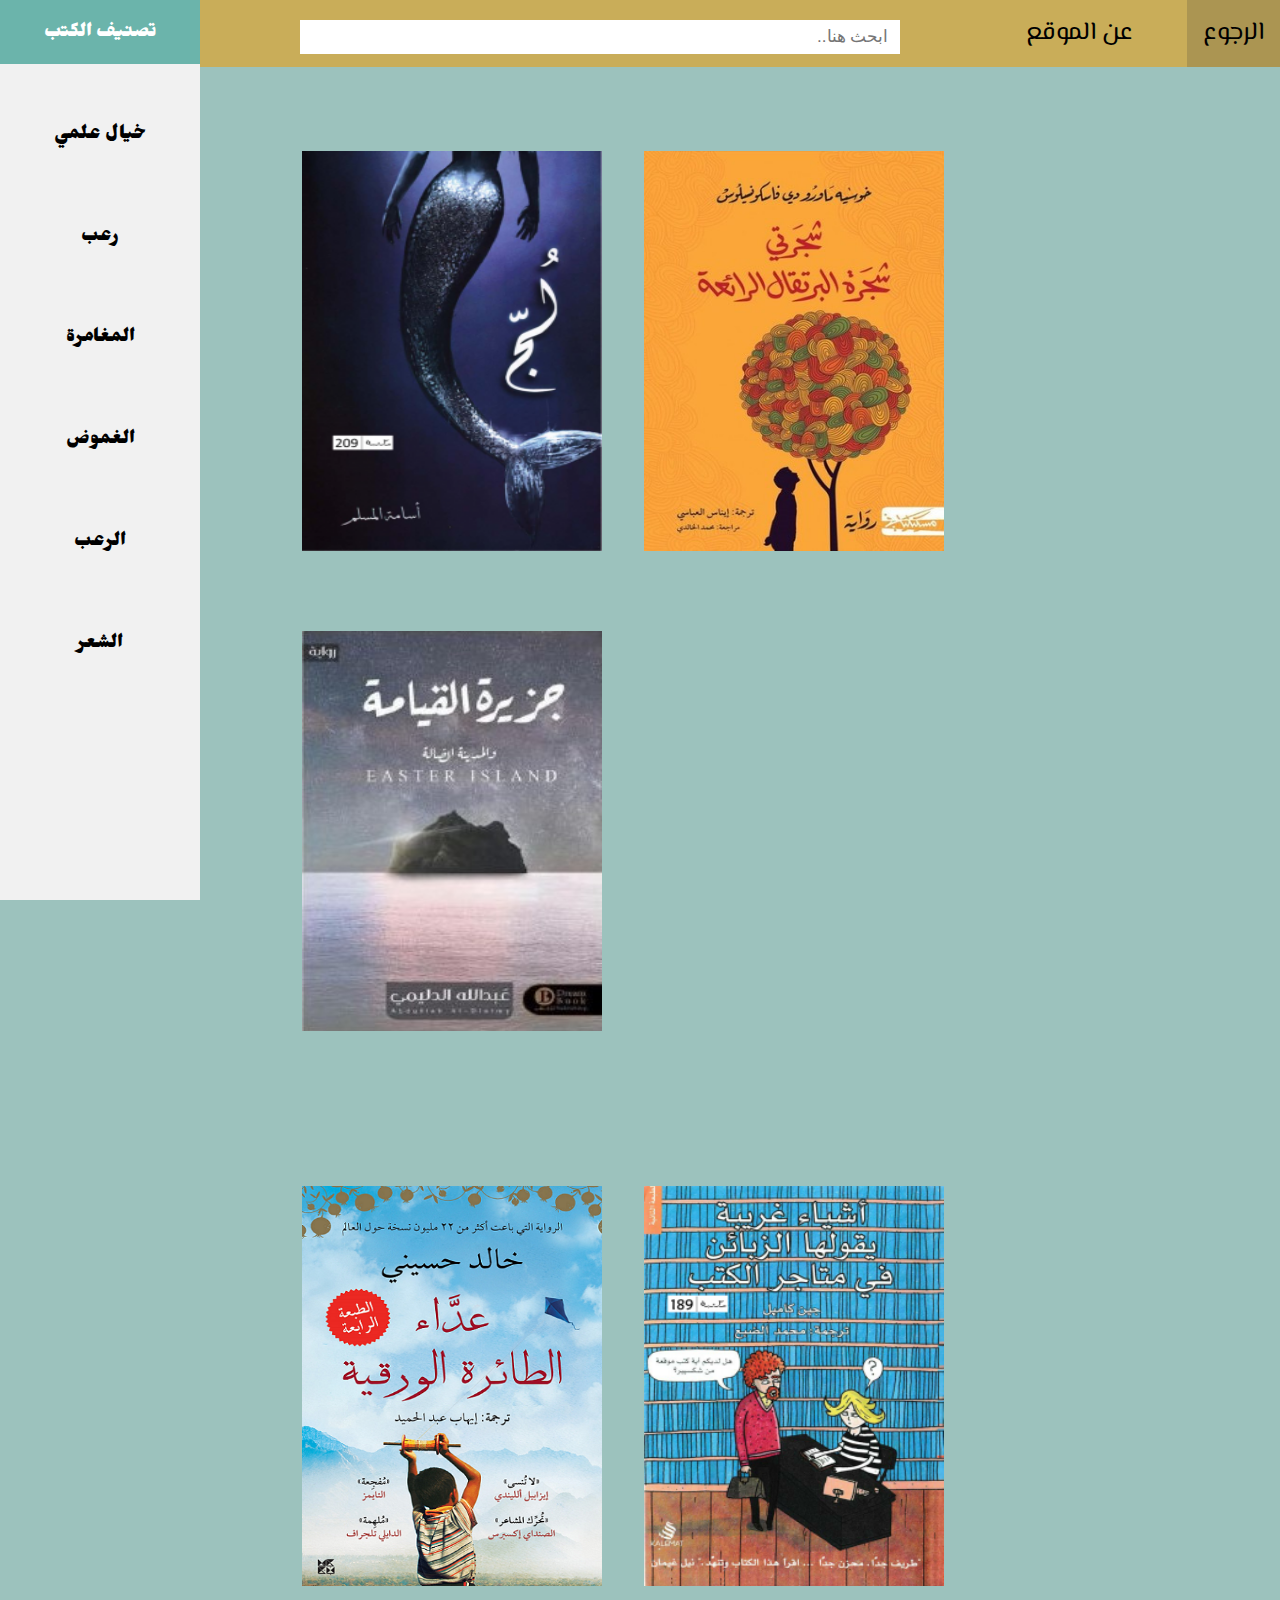
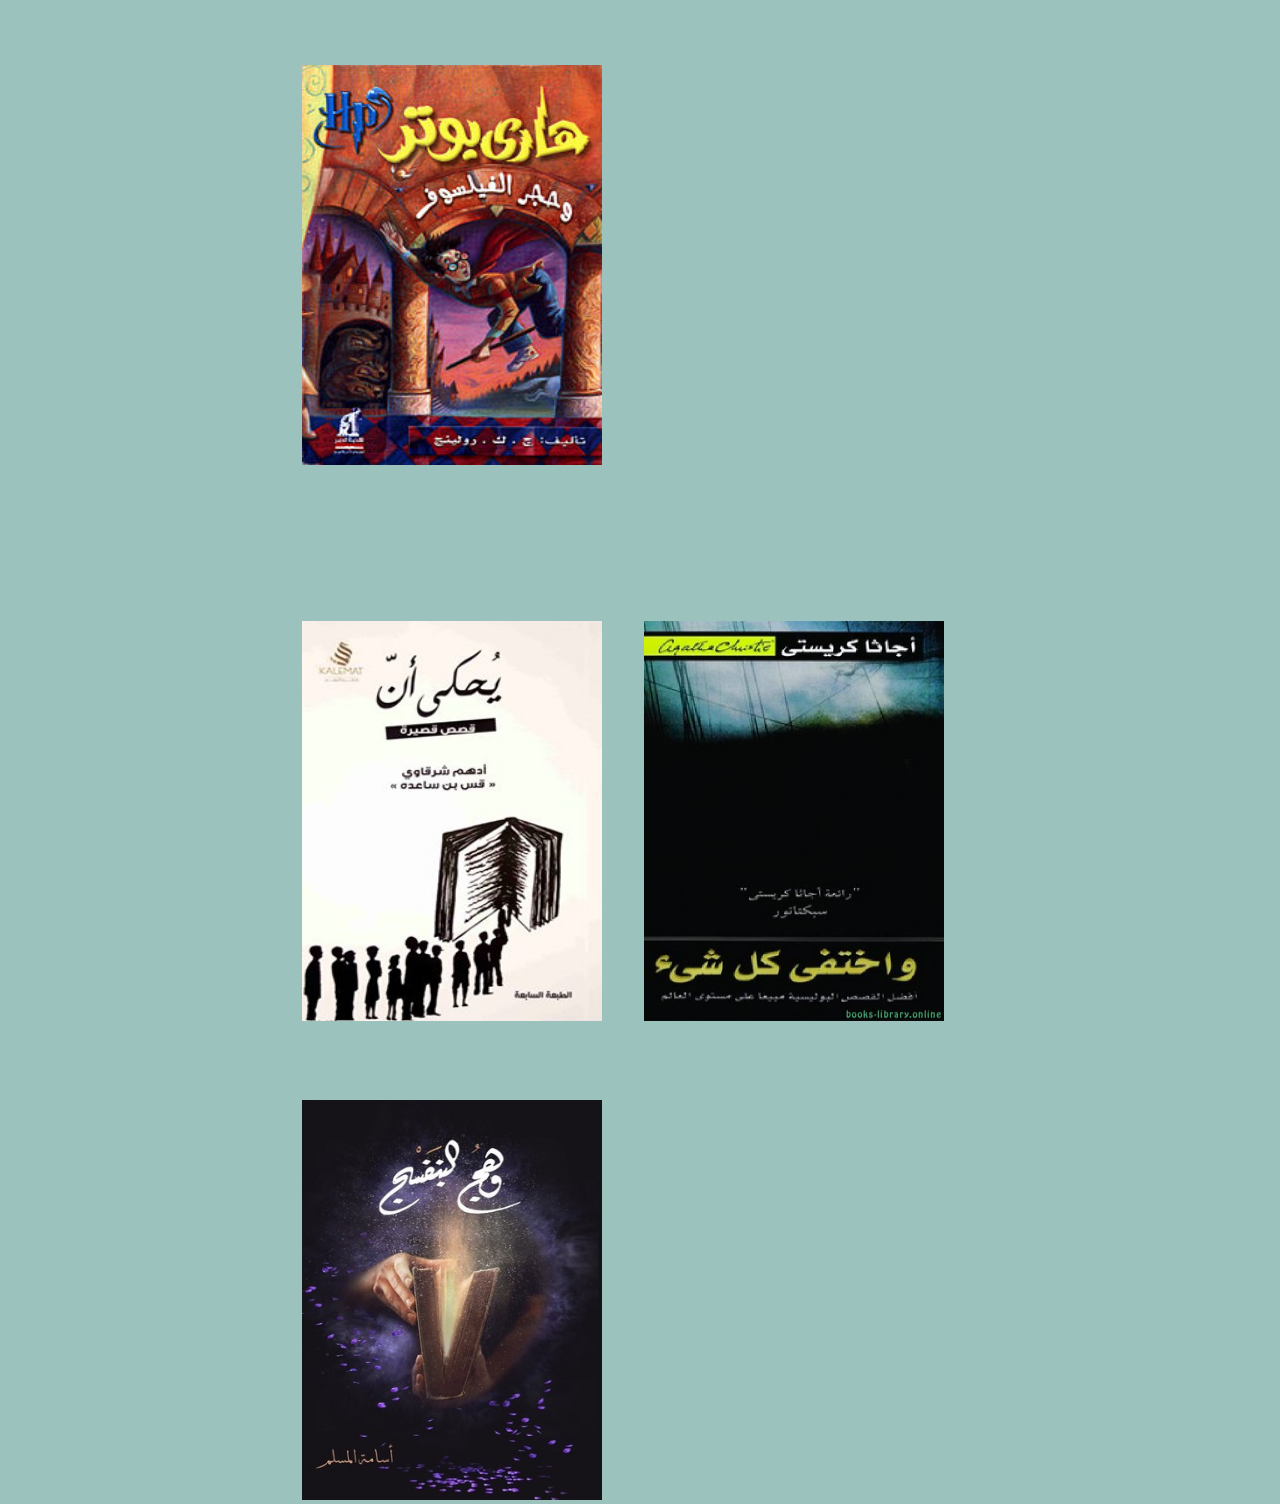
==== main.html @ f4b8b3b5 "موقع قارئ" ====
<!DOCTYPE html>
<html lang="en">
<head>
    <meta charset="UTF-8">
    <meta name="viewport" content="width=device-width, initial-scale=1.0">
    <link href="https://fonts.googleapis.com/css2?family=El+Messiri:wght@500&family=Rakkas&display=swap" rel="stylesheet">
    <link rel="stylesheet" type="text/css" href="./mainp.css">     
   <link href="https://fonts.googleapis.com/css2?family=El+Messiri:wght@500&family=Jomhuria&family=Rakkas&display=swap" rel="stylesheet">
    <title>الصفحة الرئيسية</title>
</head>
<body>
  <div class="topnav">
    
      
    
    
      <a class="active" href="./index.html">الرجوع</a>
        <a href="#about" title="
        موقع قارئ موقع متكامل للقراء حيث يمكن للقارئ
        أن يحصل على جميع المعلومات التي يحتاجها عن كتاب
        مثل تفاصيل الكتب واقتباسات منه وأيضا اماكن تواجده
        ومقارنة بين الأسعار في المكاتب وأيضا رابط الكتاب 
        الإلكتروني
        " >عن الموقع</a>
        
        <div class="search-container">
          <form action="/action_page.php">
            <input type="text" placeholder="..ابحث هنا " name="search">
            
          </form>
        </div>
     
      </div>
      
      
    <div class="sidebar ">
        <a class="active" href="#home">تصنيف الكتب</a>
        <a href="#news">خيال علمي</a>
        <a href="#contact">رعب</a>
        <a href="#about">المغامرة</a>
        <a href="#about">الغموض</a>
        <a href="#about">الرعب</a>
        <a href="#about">الشعر</a>
        
        
      </div> 
      <div class="booksImgs">
   <div class="mL">
     <a  href="./luj.html"><img src="./img/booka.png" alt=""></a>
     <a href="./shajarty.html"><img src="./img/bookb.jpg" alt=""></a>
     <a href="#"><img src="./img/bookc.jpg" alt=""></a>
   </div>
    <div class="mL">

     <a href="#"><img src="./img/bookd.png" alt=""></a>
     <a href="#"><img src="./img/booke.png" alt=""></a>
     <a href="#"><img src="./img/bookf.jpg" alt=""></a>
     </div>

     <div class="mL">

      <a href="#"><img src="./img/bookj.jpg" alt=""></a>
      <a href="#"><img src="./img/bookh.jpg" alt=""></a>
      <a href="#"><img src="./img/booki.jpg" alt=""></a>
      </div>



  </div>
      
</body>
</html>
---- mainp.css ----
*
  {
    margin: 0;
    padding: 0;
  }

body{
    background-color: #9cc2bd;
   
  }
 

title{
  margin-right: 1cm;
  font-size: 600px;
}










  #logoo{
    width: 100px;
    height: 100px;
  }
  
  #sidebar-wrapper {
    float: right;
    width: 320px;
    margin: 0;
    padding: 0 20px 10px;
    display: inline;
    }

.sidebar {
    margin-left: 100px;
    width: 100%;
	  float: right; 
    margin: 0;
    padding: 0;
    width: 200px;
    background-color: #f1f1f1;
    position: fixed;
    height: 100%;
    overflow: auto;
    
  }
  
  
  .sidebar a {
    display: block;
    color: black;
    padding: 16px;
    font-family: 'Jomhuria', cursive;
    font-size: 32px;
    margin-bottom: 1cm;
    text-decoration: none;
    text-align: center;
    
  }
  
  
  .sidebar a.active {
    background-color: #6bb4ab;
    color: white;
  }
  
  
  .sidebar a:hover:not(.active) {
    background-color: #c9ad59 ;
    color: white;

  }
  
  div.content {
    margin-right: 200px;
    padding: 1px 16px;
    height: 1000px;
    float: right;
  }
  
  
  @media screen and (max-width: 700px) {
    .sidebar {
      width: 100%;
      height: auto;
      position: relative;
    }
    .sidebar a {float: right;}
    div.content {margin-right: 0;}
    
  }
  
  
  @media screen and (max-width: 400px) {
    .sidebar a {
      text-align: center;
      float: none;
    }
  }




  
  
  * {box-sizing: border-box;}

  
  .topnav {
    overflow: hidden;
    background-color: #c9ad59;
    width: 100%;
    position: fixed;
    float: right;
    
  }
  
  
  .topnav a {
    float: right;
    display: block;
    margin-left: 1cm;
    color: black;
    text-align: center;
    padding: 14px 16px;
    text-decoration: none;
    font-size: 25px;
    font-family: 'El Messiri', sans-serif;
  }
  
  
  .topnav a:hover {
    background-color:rgba(255, 255, 255, 0.795);
    color: black;
  }
  
  
  .topnav a.active {
    background-color:#ab9552;
    color: black;
  }
  
  
  .topnav .search-container {
    float: left;
  }
  
  
  .topnav input[type=text] {
    padding: 7px;
    margin-top: 10px;
    font-size: 17px;
    width: 600px;
    border: none;
    margin-top: 20px;
    margin-left: 300px;
    text-align: right;
  }
  
  
  .topnav .search-container button {
    float: left;
    padding: 7px;
    margin-top: 10px;
    margin-left: 30px;
    background: #8fbdb7;
    font-size: 17px;
    border: none;
    cursor: pointer;
  }
  
  .topnav .search-container button:hover {
    background: #8fbdb765;
  }
  
  @media screen and (max-width: 600px) {
    .topnav .search-container {
      float: none;
    }
    .topnav a, .topnav input[type=text], .topnav .search-container button {
      float: none;
      display: block;
      text-align: left;
      width: 100%;
      margin: 0;
      padding: 14px;
    }
    .topnav input[type=text] {
      border: 1px solid #ccc;
    }
  } 
  

  .booksImgs{
   
   
  width: 100%;
   
   
    height: 100%;
    overflow: auto;
  }

  .booksImgs img{
    width: 300px;
   height: 400px;
   margin-top: 2cm;
   margin-left: 1cm; 
   padding: 0;
   
  }
  .booksImgs img:hover{
    box-shadow: 10px 15px #f1f1f1;
    
  }
  .mL{
    margin-top: 2cm;
    margin-left: 7cm;
  }
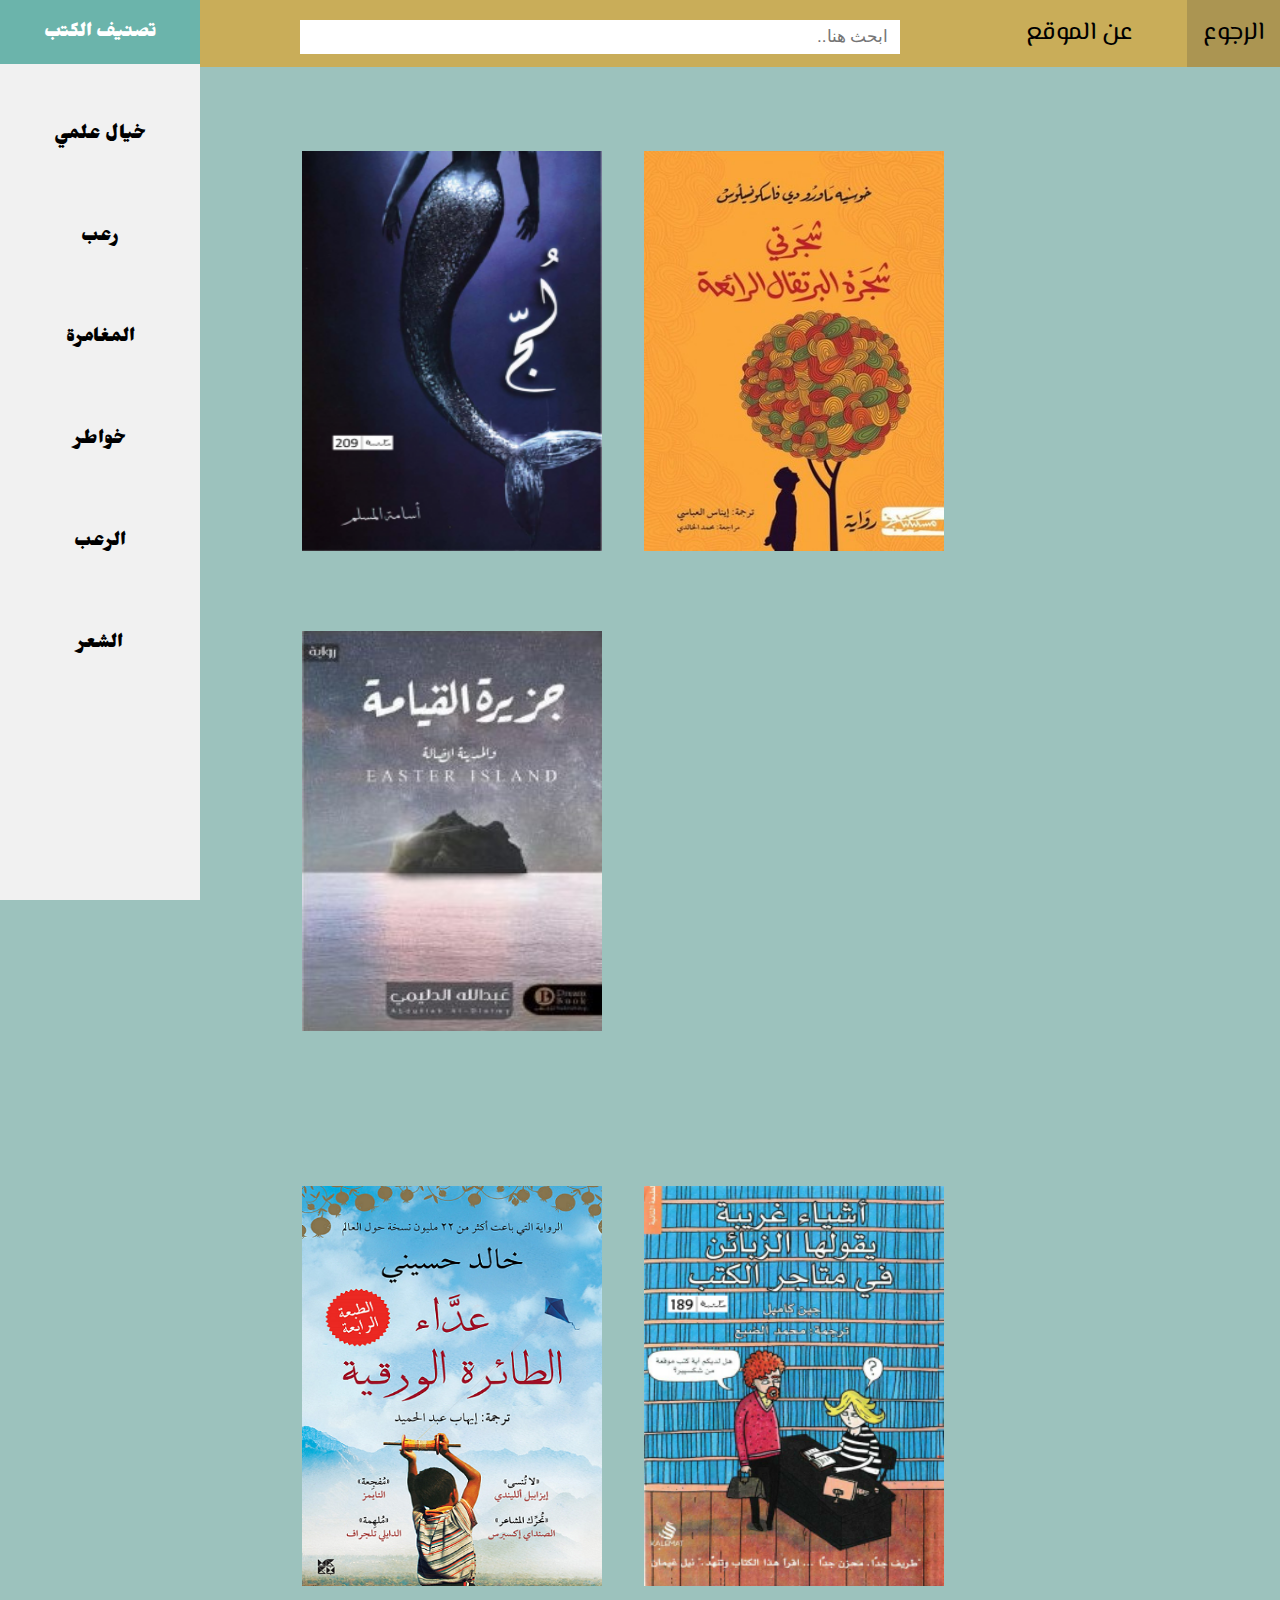
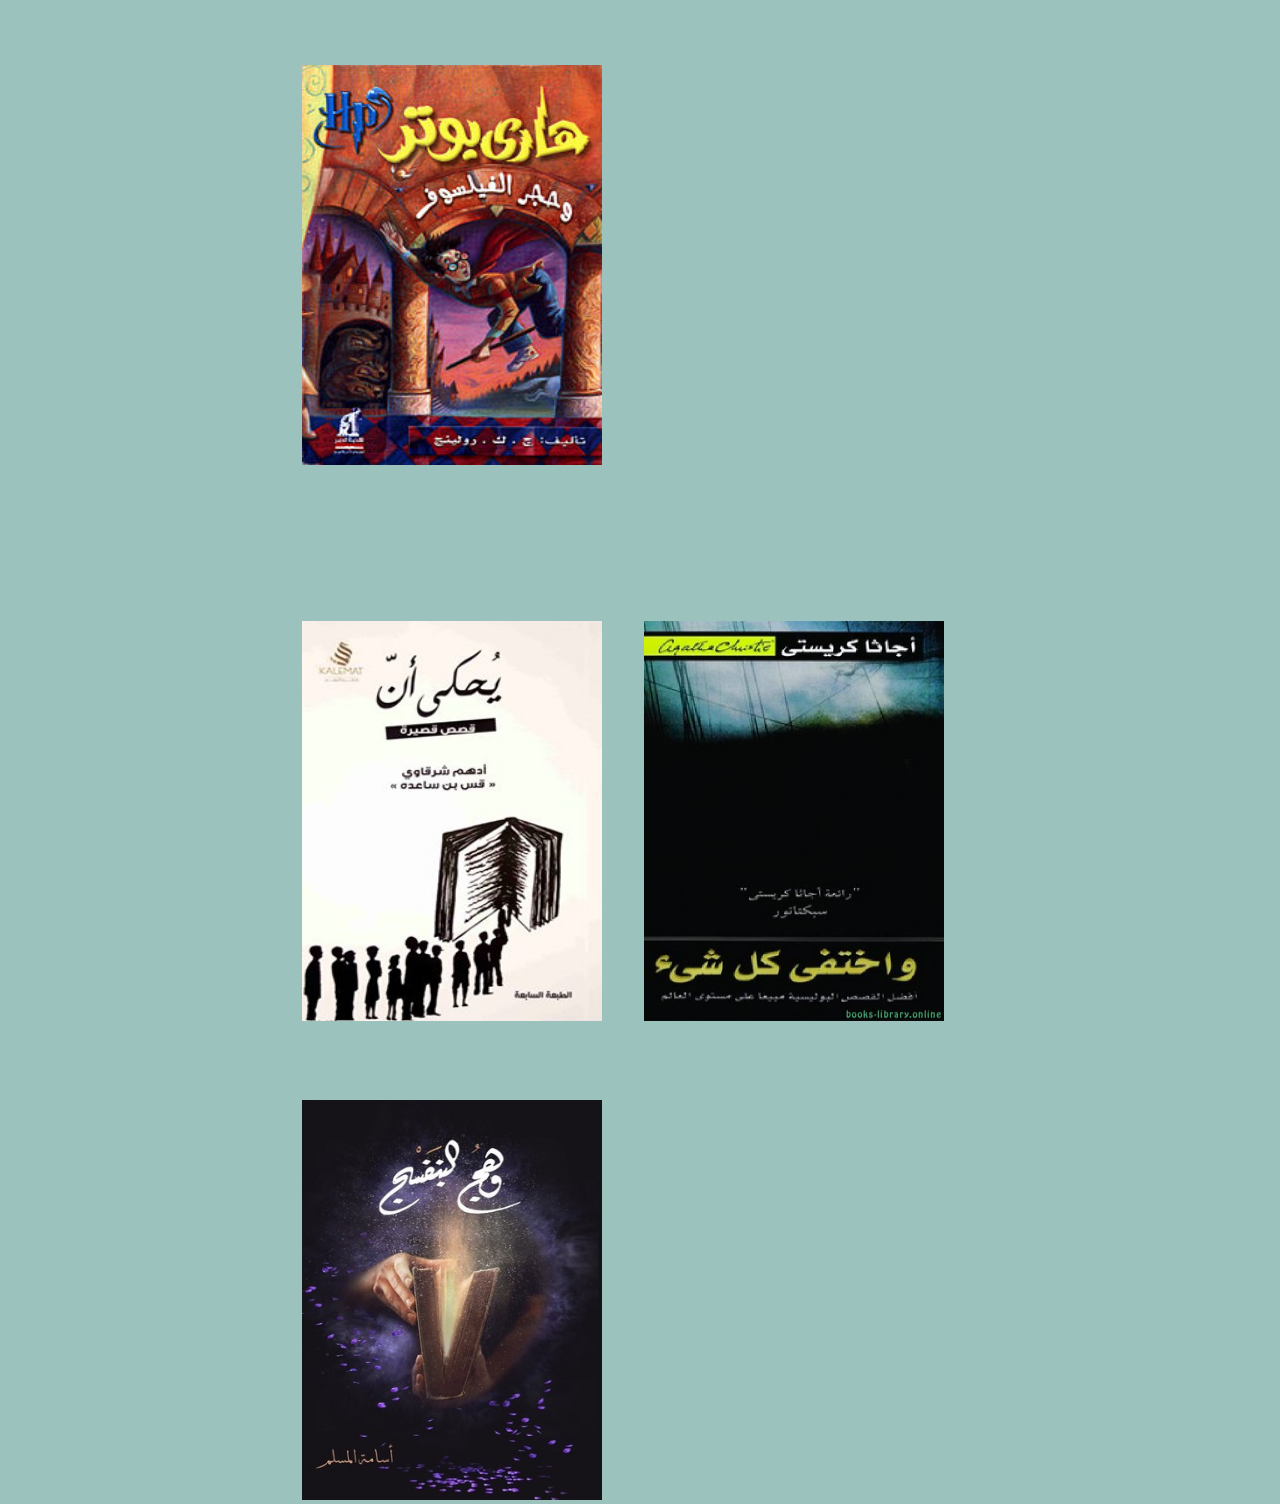
==== commit 62ddbec6: "-" ====
--- a/main.html
+++ b/main.html
@@ -38,7 +38,7 @@
         <a href="#news">خيال علمي</a>
         <a href="#contact">رعب</a>
         <a href="#about">المغامرة</a>
-        <a href="#about">الغموض</a>
+        <a href="#about">خواطر</a>
         <a href="#about">الرعب</a>
         <a href="#about">الشعر</a>
         
